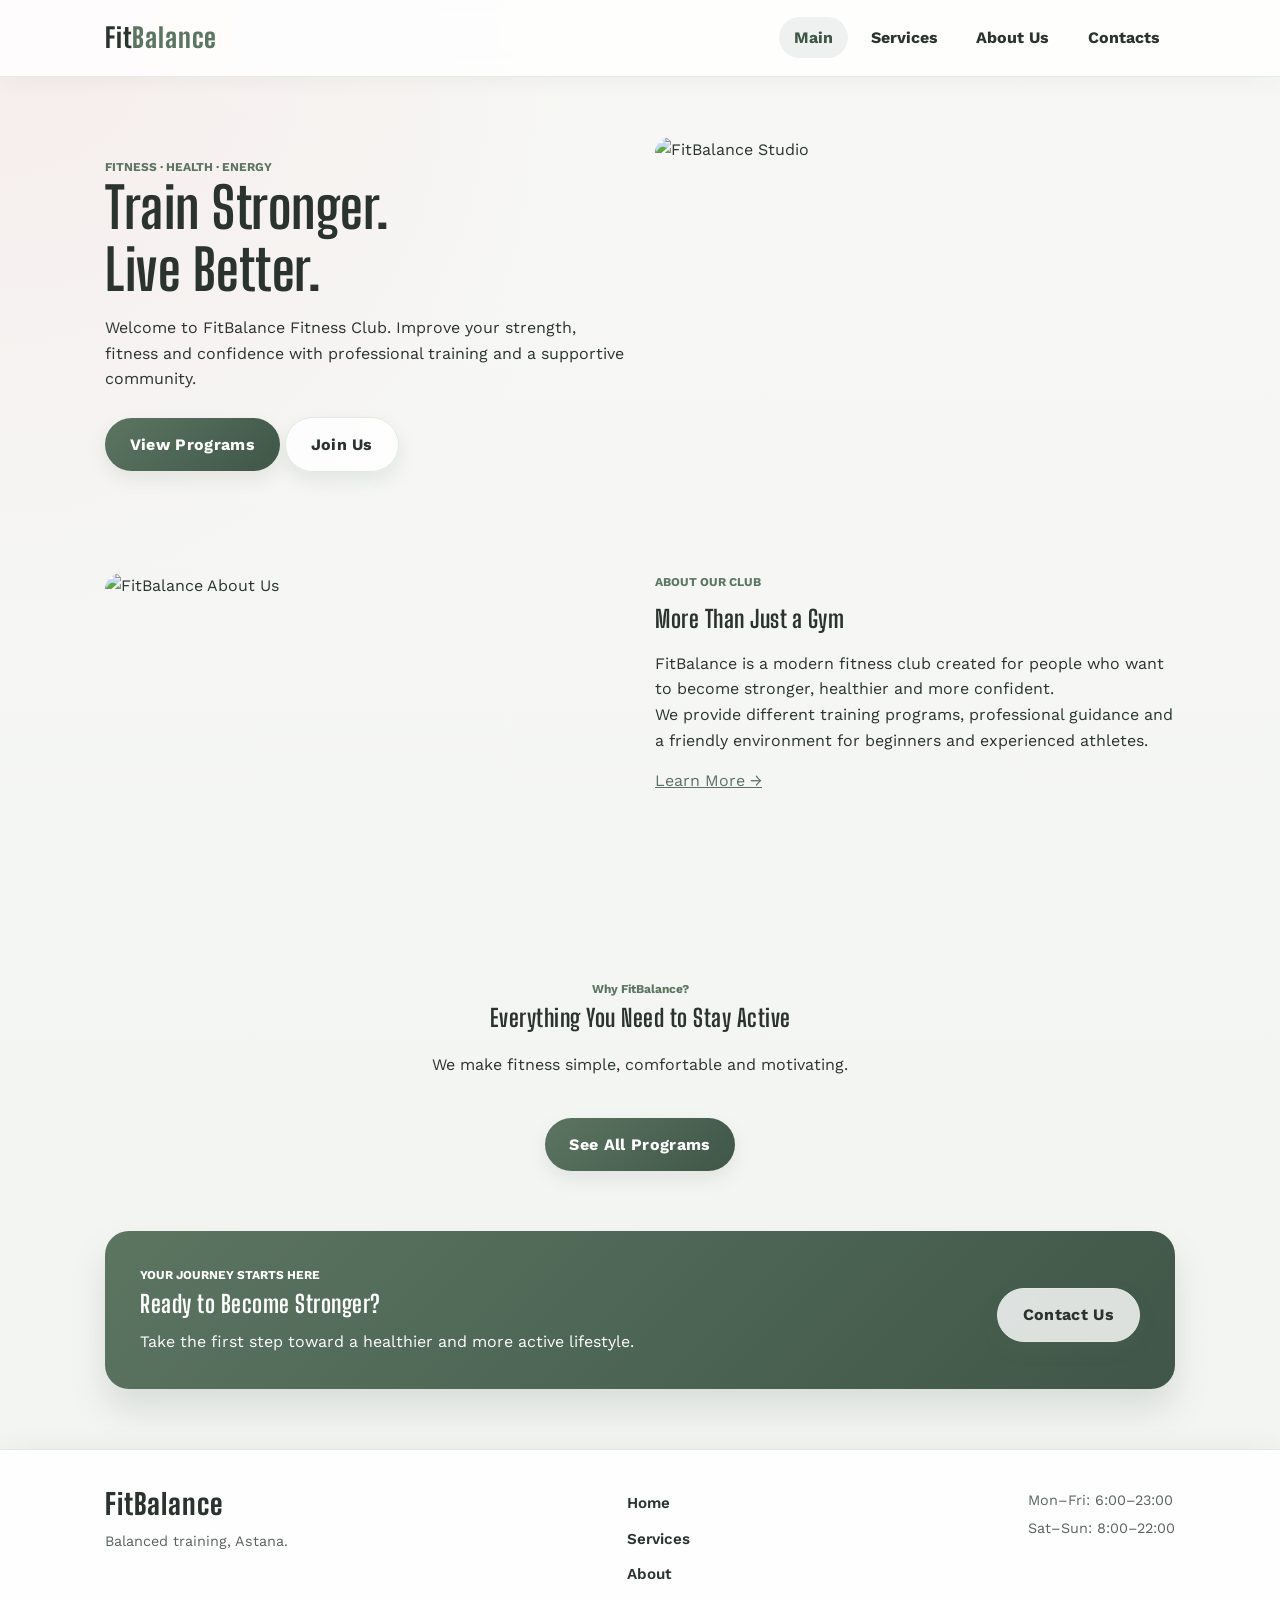
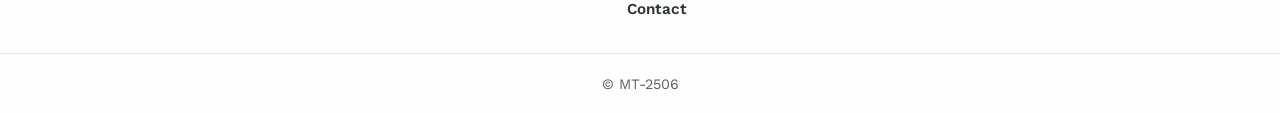
==== group project/index.html @ 1ae17d7f "поиспрвляла css, добавила выдвижные плашки на вопрос ответ, поправила адаптивность и подвал/меню, по" ====
<!DOCTYPE html>
<html lang="en">
<head>
  <meta charset="UTF-8">
  <meta name="viewport" content="width=device-width, initial-scale=1.0">
  <title>FitBalance Home</title>
  <link rel="stylesheet" href="css/style.css">
  <link rel="stylesheet" href="css/responsive.css">
</head>
<body>

  <header>
    <div class="container nav-container">
      <a href="index.html" class="logo">Fit<span>Balance</span></a>
      <nav aria-label="Main navigation">
        <ul class="nav-links">
          <li><a href="index.html" class="active">Main</a></li>
          <li><a href="services.html">Services</a></li>
          <li><a href="about.html">About Us</a></li>
          <li><a href="contact.html">Contacts</a></li>
        </ul>
      </nav>
    </div>
  </header>

  <main>

    <section class="hero-grid">
      <div>
        <article>
          <p class="hero-label">FITNESS · HEALTH · ENERGY</p>
          <h1>Train Stronger.<br>Live Better.</h1>
          <p>Welcome to FitBalance Fitness Club. Improve your strength, fitness and confidence with professional training and a supportive community.</p>
          <div style="margin-top: 15px;">
            <a href="services.html" class="btn btn-primary">View Programs</a>
            <a href="contact.html" class="btn btn-secondary">Join Us</a>
          </div>
        </article>
      </div>
      
     <div class="banner">
    <img src="images/banner.jpg" alt="FitBalance Studio">
</div>
    </section>

   <section class="about-content" style="margin-top: 60px;">
  <div class="about-image">
    <img src="images/piiic.jpg" alt="FitBalance About Us" class="img">
  </div>
      
      <div class="about-text">
        <p class="section-label">ABOUT OUR CLUB</p>
        <h2>More Than Just a Gym</h2>
        <p>FitBalance is a modern fitness club created for people who want to become stronger, healthier and more confident.</p>
        <p>We provide different training programs, professional guidance and a friendly environment for beginners and experienced athletes.</p>
        <p style="margin-top: 15px;"><a href="about.html" style="color: #5B7065;">Learn More &rarr;</a></p>
      </div>
    </section>

    <section style="margin-top: 60px;">
      <div class="section-heading">
        <p class="section-label">Why FitBalance?</p>
        <h2>Everything You Need to Stay Active</h2>
        <p>We make fitness simple, comfortable and motivating.</p>
      </div>

      <div class="center-button">
        <a href="services.html" class="btn btn-primary">See All Programs</a>
      </div>
    </section>

    <section class="cta" style="margin-top: 60px;">
      <div class="cta-content">
        <div>
          <p class="section-label" style="color: #FFF;">YOUR JOURNEY STARTS HERE</p>
          <h2 style="text-align: left; color: #FFF; margin-bottom: 5px;">Ready to Become Stronger?</h2>
          <p style="color: #FFF;">Take the first step toward a healthier and more active lifestyle.</p>
        </div>
        <div>
          <a href="contact.html" class="btn btn-light">Contact Us</a>
        </div>
      </div>
    </section>

  </main>

  <footer class="site-footer">
  <div class="site-footer__inner">
    <div class="site-footer__brand">
      <a href="index.html" class="logo">FitBalance</a>
      <p>Balanced training, Astana.</p>
    </div>

    <nav class="site-footer__nav" aria-label="Footer Navigation">
      <ul>
        <li><a href="index.html">Home</a></li>
        <li><a href="services.html" class="active">Services</a></li>
        <li><a href="about.html">About</a></li>
        <li><a href="contact.html">Contact</a></li>
      </ul>
    </nav>

    <div class="site-footer__hours">
      <p>Mon–Fri: 6:00–23:00</p>
      <p>Sat–Sun: 8:00–22:00</p>
    </div>
  </div>

  <p class="site-footer__copy">&copy; MT-2506 </p>
</footer>

</body>
</html>
---- group project/css/style.css ----
@import url('https://fonts.googleapis.com/css2?family=Big+Shoulders+Display:wght@600;700;800&family=Work+Sans:wght@400;500;600&display=swap');

:root {
  --primary-green: #5c7561;
  --primary-green-dark: #3f5648;
  --dark-text: #2B332E;
  --muted-text: #5B635D;
  --light-bg: #F2F4F2;
  --soft-bg: #f7f8f5;
  --border-color: #dfe9e2;
  --white: #FFFFFF;
  --accent-pink: #f3bac5;
  --accent-pink-deep: #e799ab;

  --space-xs: 0.5rem;
  --space-sm: 1rem;
  --space-md: 1.5rem;
  --space-lg: 2rem;
  --space-xl: 3rem;

  --radius-sm: 10px;
  --radius-md: 16px;
  --radius-lg: 24px;
  --transition: all 0.3s ease;
  --shadow-soft: 0 12px 30px rgba(43, 51, 46, 0.08);
  --shadow-hover: 0 16px 32px rgba(43, 51, 46, 0.12);

  --font-heading: 'Big Shoulders Display', cursive, sans-serif;
  --font-body: 'Work Sans', sans-serif;
}

* {
  box-sizing: border-box;
  margin: 0;
  padding: 0;
}

html {
  scroll-behavior: smooth;
}

body {
  font-family: var(--font-body);
  background:
    radial-gradient(circle at top left, rgba(243, 186, 197, 0.18), transparent 30%),
    linear-gradient(180deg, var(--soft-bg) 0%, var(--light-bg) 100%);
  color: var(--dark-text);
  line-height: 1.6;
  -webkit-font-smoothing: antialiased;
  text-rendering: optimizeLegibility;
}

.container, main {
  max-width: 1100px;
  margin: 0 auto;
  padding: 0 15px;
}

main {
  margin: 30px auto;
}

section {
  margin-top: 40px;
}

h1, h2, h3, h4, h5, h6 {
  font-family: var(--font-heading);
  letter-spacing: 0.5px;
  margin-bottom: 15px;
  color: var(--dark-text);
}

h1 {
  font-size: clamp(2rem, 5vw, 3.5rem);
  line-height: 1.1;
}

h2 {
  text-align: center;
}

.active, .logo span, .stat-number, .hero-number, .hero-label, .section-label {
  color: var(--primary-green);
}

.hero-label, .section-label {
  font-size: 12px;
  font-weight: bold;
}

.section-desc {
  color: var(--muted-text);
  margin-bottom: var(--space-md);
  font-size: 0.95rem;
}

.center-button, .section-heading {
  text-align: center;
  margin: 30px 0;
}

.btn {
  display: inline-block;
  padding: 0.85rem 1.55rem;
  border-radius: 999px;
  text-decoration: none;
  font-weight: 700;
  margin-top: 10px;
  transition: var(--transition);
  letter-spacing: 0.02em;
  box-shadow: 0 8px 18px rgba(92, 117, 97, 0.12);
}

.btn-primary {
  background: linear-gradient(135deg, var(--primary-green) 0%, var(--primary-green-dark) 100%);
  color: var(--white);
}

.btn-primary:hover,
.btn-primary:focus {
  transform: translateY(-2px);
  box-shadow: 0 14px 28px rgba(92, 117, 97, 0.18);
}

.btn-secondary, .btn-light {
  background: rgba(255, 255, 255, 0.82);
  color: var(--dark-text);
  border: 1px solid var(--border-color);
  backdrop-filter: blur(4px);
}

.btn-secondary:hover, .btn-light:hover,
.btn-secondary:focus, .btn-light:focus {
  background: var(--white);
  border-color: var(--primary-green);
  transform: translateY(-2px);
}

.sr-only {
  position: absolute;
  width: 1px;
  height: 1px;
  padding: 0;
  margin: -1px;
  overflow: hidden;
  clip: rect(0, 0, 0, 0);
  white-space: nowrap;
  border: 0;
}

header {
  position: sticky;
  top: 0;
  z-index: 20;
  background: rgba(255, 255, 255, 0.82);
  backdrop-filter: blur(10px);
  border-bottom: 1px solid rgba(223, 233, 226, 0.9);
  box-shadow: 0 8px 18px rgba(43, 51, 46, 0.03);
  padding: 1rem 0;
}

.nav-container,
.site-header__inner {
  display: flex;
  justify-content: space-between;
  align-items: center;
}

.logo {
  font-family: var(--font-heading);
  font-size: clamp(1.7rem, 2vw, 2.2rem);
  font-weight: 800;
  text-decoration: none;
  color: var(--dark-text);
  letter-spacing: 0.03em;
}

.logo span {
  color: var(--primary-green);
}

.nav-links,
.main-nav__list {
  display: flex;
  list-style: none;
  gap: 0.5rem;
  margin: 0;
  padding: 0;
}

.nav-links a,
.main-nav__list a {
  text-decoration: none;
  color: var(--dark-text);
  font-weight: 700;
  transition: var(--transition);
  padding: 0.7rem 0.95rem;
  border-radius: 999px;
}

.nav-links a:hover,
.main-nav__list a:hover,
.nav-links a.active,
.main-nav__list a.active {
  color: var(--primary-green-dark);
  background: rgba(92, 117, 97, 0.09);
}

main .grid,
.catalog__grid,
.grid,
.trainers-grid,
.programs-grid {
  display: grid;
  grid-template-columns: repeat(4, 1fr);
  gap: 16px;
}

.catalog__grid {
  grid-template-columns: repeat(3, minmax(0, 1fr));
}

.grid-gallery, 
.faq-grid {
  display: grid;
  grid-template-columns: repeat(3, 1fr);
  gap: 20px;
}

.hero-grid, .cta-content {
  display: flex;
  justify-content: space-between;
  align-items: center;
  gap: 30px;
}

.hero-grid > div {
  flex: 1;
}

.hero-grid > div:last-child {
  background: var(--white);
  padding: 25px;
  border-radius: var(--radius-md);
  border: 1px solid var(--border-color);
  text-align: left;
}

.about-content {
  display: flex;
  align-items: center;
  gap: 30px;
}

.about-text {
  flex: 1;
  text-align: left;
}

.about-image {
  flex: 0 0 350px;
}

.stats-grid {
  display: grid;
  grid-template-columns: repeat(3, 1fr);
  gap: 20px;
  margin: 35px 0 55px;
  text-align: center;
}

.stats-grid .card,
.stats-grid > div {
  background: var(--white);
  border: 1px solid var(--border-color);
  border-radius: var(--radius-md);
  padding: 35px 20px;
  display: flex;
  flex-direction: column;
  justify-content: center;
  align-items: center;
  min-height: 140px;
  transition: var(--transition);
}

.stats-grid .card:hover,
.stats-grid > div:hover {
  border-color: var(--primary-green);
  transform: translateY(-3px);
  box-shadow: var(--shadow-hover);
}

.stats-grid .stat-number {
  font-family: var(--font-heading);
  color: var(--primary-green);
  font-size: 3.5rem;
  font-weight: 800;
  line-height: 1;
  margin-bottom: 8px;
}

.stats-grid p,
.stats-grid span {
  color: var(--muted-text);
  font-size: 0.95rem;
  font-weight: 500;
  margin: 0;
}

.card {
  background: rgba(255, 255, 255, 0.92);
  padding: 1.2rem;
  border-radius: var(--radius-md);
  border: 1px solid var(--border-color);
  display: flex;
  flex-direction: column;
  justify-content: flex-start;
  transition: var(--transition);
  box-shadow: var(--shadow-soft);
}

.card:hover {
  box-shadow: var(--shadow-hover);
  transform: translateY(-3px);
}

.card h2, .card h3, .card p, .card .card__coach, .card .card__meta {
  text-align: left;
}

.card ul {
  list-style: none;
}

.card li {
  padding-top: 10px;
  border-top: 1px solid var(--border-color);
  color: var(--muted-text);
}

.card img, .img {
  width: 100%;
  height: 220px;
  object-fit: cover;
  object-position: center;
  border-radius: 12px;
  margin-bottom: 12px;
}

.program-card {
  background: var(--white);
  padding: var(--space-md);
  border-radius: var(--radius-md);
  border: 1px solid var(--border-color);
  border-top: 4px solid var(--primary-green);
  text-align: left;
  transition: var(--transition);
}

.program-card:hover {
  border-top-color: var(--accent-pink);
  transform: translateY(-4px);
  box-shadow: var(--shadow-hover);
}

.program-card h3 {
  color: var(--primary-green);
  font-size: 1.15rem;
  margin-bottom: var(--space-xs);
}

.program-card p {
  color: var(--muted-text);
  font-size: 0.95rem;
}

.gallery-card {
  background: var(--white);
  border-radius: var(--radius-md);
  border: 1px solid var(--border-color);
  padding: 0;
  overflow: hidden;
  transition: var(--transition);
  box-shadow: var(--shadow-soft);
}

.gallery-card:hover {
  transform: translateY(-6px);
  box-shadow: var(--shadow-hover);
  border-color: var(--primary-green);
}

.gallery-card img {
  width: 100%;
  height: 220px;
  object-fit: cover;
  display: block;
}

.card-content {
  padding: 15px;
}

.faq-card {
  background: var(--white);
  padding: var(--space-md);
  border-radius: var(--radius-md);
  border: 1px solid var(--border-color);
  border-left: 4px solid var(--primary-green);
  text-align: left;
}

.faq-card summary {
  color: var(--primary-green);
  font-size: 1.1rem;
  font-weight: 700;
  cursor: pointer;
}

.faq-card summary::marker {
  color: var(--accent-pink-deep);
}

.faq-card[open] summary {
  margin-bottom: var(--space-xs);
}

.faq-card p {
  color: var(--muted-text);
  font-size: 0.95rem;
}

.demo-notice {
  padding: var(--space-md);
  border: 1px solid var(--primary-green);
  border-left: 6px solid var(--primary-green);
  border-radius: var(--radius-md);
  background: var(--white);
  color: var(--dark-text);
  font-weight: 700;
  box-shadow: var(--shadow-soft);
}

.demo-result {
  max-width: 720px;
  margin: 0 auto;
  text-align: center;
}

.cta {
  background: linear-gradient(135deg, var(--primary-green) 0%, var(--primary-green-dark) 100%);
  color: var(--white);
  padding: 2.2rem;
  border-radius: var(--radius-lg);
  box-shadow: 0 20px 35px rgba(92, 117, 97, 0.18);
}

.cta h2, .cta p, .cta .section-label {
  color: var(--white);
}

.schedule__scroll {
  overflow-x: auto;
  border: 1px solid var(--border-color);
  border-radius: var(--radius-md);
  background: var(--white);
  margin-top: 1rem;
}

.schedule__grid {
  width: 100%;
  border-collapse: collapse;
}

.schedule__grid th, .schedule__grid td {
  padding: 12px 16px;
  text-align: left;
  border-bottom: 1px solid var(--border-color);
}

.schedule__grid thead th {
  font-family: var(--font-heading);
  background: var(--dark-text);
  color: var(--white);
}

.contact-section {
  margin-bottom: var(--space-xl);
}

.flex-contact-container {
  display: flex;
  gap: 30px;
  align-items: flex-start;
}

.info-card, .form-card {
  flex: 1;
  background: var(--white);
  padding: var(--space-lg);
  border-radius: var(--radius-md);
  border: 1px solid var(--border-color);
  text-align: left;
}

.info-card {
  border-top: 6px solid var(--primary-green);
}

.form-card {
  flex: 1.5;
  border-top: 6px solid var(--accent-pink);
}

.info-card h2, .form-card h2 {
  color: var(--primary-green);
  font-size: 1.8rem;
  margin-bottom: var(--space-xs);
}

.info-group {
  margin-top: 15px;
  margin-bottom: var(--space-md);
}

.info-group h3 {
  font-size: 1.05rem;
  color: var(--primary-green);
  margin-bottom: 0.3rem;
}

.info-group p {
  color: var(--dark-text);
  font-size: 0.95rem;
}

.social-links {
  display: flex;
  flex-wrap: wrap;
  gap: 10px;
  margin-top: 10px;
}

.social-btn {
  display: inline-block;
  padding: 8px 14px;
  border-radius: var(--radius-sm);
  text-decoration: none;
  font-size: 13px;
  font-weight: bold;
  color: var(--white);
  transition: var(--transition);
}

.social-btn.whatsapp { background-color: #85dcb0; }
.social-btn.telegram { background-color: #80c0e8; }
.social-btn.instagram { background-color: #e59bb0; }

.social-btn:hover, .social-btn:focus {
  opacity: 0.85;
  transform: translateY(-2px);
  outline: none;
}

.booking-form {
  display: flex;
  flex-direction: column;
  gap: 15px;
  margin-top: 15px;
}

.form-row {
  display: flex;
  gap: 15px;
}

.form-group {
  flex: 1;
  display: flex;
  flex-direction: column;
  gap: 5px;
}

.form-group label {
  font-size: 13px;
  font-weight: bold;
  color: var(--dark-text);
}

.form-group input,
.form-group select,
.form-group textarea {
  width: 100%;
  padding: 0.9rem 0.95rem;
  border-radius: 12px;
  border: 1px solid var(--border-color);
  background: var(--soft-bg);
  font-family: inherit;
  font-size: 14px;
  color: var(--dark-text);
  transition: var(--transition);
}

.form-group input:focus,
.form-group select:focus,
.form-group textarea:focus {
  outline: none;
  border-color: var(--primary-green);
  box-shadow: 0 0 0 4px rgba(92, 117, 97, 0.12);
  background: var(--white);
}

textarea {
  resize: vertical;
}

.btn-submit {
  padding: 0.9rem 1.5rem;
  border-radius: 999px;
  border: none;
  font-weight: 700;
  cursor: pointer;
  margin-top: 10px;
  background: linear-gradient(135deg, var(--primary-green) 0%, var(--primary-green-dark) 100%);
  color: var(--white);
  transition: var(--transition);
  align-self: flex-start;
  box-shadow: 0 12px 24px rgba(92, 117, 97, 0.12);
}

.btn-submit:hover, .btn-submit:focus {
  background: linear-gradient(135deg, var(--accent-pink-deep) 0%, var(--primary-green) 100%);
  box-shadow: var(--shadow-hover);
  outline: none;
}

.site-footer {
  background: rgba(255, 255, 255, 0.9);
  border-top: 1px solid var(--border-color);
  padding-top: 2.5rem;
  margin-top: 60px;
  box-shadow: 0 -8px 18px rgba(43, 51, 46, 0.03);
}

.site-footer__inner {
  max-width: 1100px;
  margin: 0 auto;
  padding: 0 15px 2rem;
  display: flex;
  justify-content: space-between;
  align-items: flex-start;
  text-align: left;
  gap: 30px;
  flex-wrap: wrap;
}

.site-footer__brand,
.site-footer__nav,
.site-footer__hours,
.site-footer__info {
  display: flex;
  flex-direction: column;
  gap: 8px;
}

.site-footer__brand .logo {
  font-family: var(--font-heading);
  font-size: 1.8rem;
  font-weight: 800;
  color: var(--dark-text);
  line-height: 1;
  margin-bottom: 0.25rem;
}

.site-footer__brand p,
.site-footer__hours p,
.site-footer p {
  margin: 0;
  font-size: 0.9rem;
  color: var(--muted-text);
  line-height: 1.4;
}

.site-footer__nav ul {
  list-style: none;
  padding: 0;
  margin: 0;
  display: flex;
  flex-direction: column;
  gap: 0.6rem;
}

.site-footer a {
  text-decoration: none;
  color: var(--dark-text);
  font-size: 0.95rem;
  font-weight: 600;
  transition: var(--transition);
}

.site-footer a:hover {
  color: var(--primary-green);
}

.group-tag {
  font-weight: 600;
  color: var(--accent-pink);
}

.site-footer__copy {
  text-align: center;
  font-size: 0.85rem;
  color: var(--muted-text);
  border-top: 1px solid var(--border-color);
  padding: 1.2rem 15px;
  margin: 0;
}

.section-desc {
  text-align: center !important;
  margin-left: auto !important;
  margin-right: auto !important;
  max-width: 700px; 
}

.section-heading {
  text-align: center;
  display: flex;
  flex-direction: column;
  align-items: center;
}

.page-title,
.gallery-section,
.extra-sections,
.faq-section {
  text-align: center;
}

.subtitle {
  text-align: center !important;
  margin: 0 auto 30px auto !important; 
  max-width: 600px;
  font-size: 0.95rem;
  line-height: 1.5;
  color: var(--muted-text, #5B635D);
}

.banner {
  background: none;
  background-color: transparent;
  padding: 0;
  border: none;
  box-shadow: none;
  margin: 20px 0 30px 0;
  width: 100%;
  min-width: 0;
  aspect-ratio: 3 / 2;
  overflow: hidden;
  border-radius: var(--radius-md);
}

.hero-grid > div.banner {
  background: none;
  padding: 0;
  border: 0;
  border-radius: 0;
  text-align: initial;
}

.banner img,
.about-image img {
  width: 100%;
  height: 100%;
  object-fit: cover;
  object-position: center;
  border: 0;
  border-radius: var(--radius-md);
  display: block;
  margin-bottom: 0;
}

.about-content {
  display: flex;
  align-items: flex-start;
  gap: 30px;
  margin: 30px 0;
}

.about-image {
  flex: 1 1 0;
  min-width: 0;
  aspect-ratio: 3 / 2;
  overflow: hidden;
  border-radius: var(--radius-md);
}

.about-text {
  flex: 1;
  display: flex;
  flex-direction: column;
  justify-content: flex-start;
  text-align: left;
}

.about-text .section-label {
  margin-bottom: 8px;
}

.about-text h2 {
  text-align: left;
  margin-top: 0;
  margin-bottom: 12px;
}

.schedule__intro {
  text-align: center;
  margin: 40px auto 25px auto;
  max-width: 700px;
}

.schedule__intro h2 {
  font-size: 2rem;
  font-weight: 700;
  margin-bottom: 10px;
  color: var(--dark-text);
  text-align: center;
}

.schedule__intro p {
  color: var(--muted-text);
  font-size: 0.95rem;
  line-height: 1.5;
  margin: 0 auto;
}

.page-intro {
  text-align: center;
  margin: 40px auto 30px auto;
}

.page-intro__inner {
  max-width: 700px;
  margin: 0 auto;
}

.page-intro .eyebrow {
  color: var(--primary-green);
  font-size: 13px;
  font-weight: bold;
  text-transform: uppercase;
  letter-spacing: 0.5px;
  margin-bottom: 8px;
}

.page-intro h1 {
  font-size: 2.2rem;
  font-weight: 800;
  margin-bottom: 12px;
  color: var(--dark-text);
}

.page-intro__lede {
  color: var(--muted-text);
  font-size: 1rem;
  line-height: 1.5;
  margin: 0 auto;
}
---- group project/css/responsive.css ----
img {
  display: block;
  max-width: 100%;
}

.grid > *,
.catalog__grid > *,
.trainers-grid > *,
.programs-grid > *,
.grid-gallery > *,
.faq-grid > *,
.stats-grid > * {
  min-width: 0;
}

@media (max-width: 992px) {
  main .grid,
  .catalog__grid,
  .grid,
  .trainers-grid,
  .programs-grid,
  .grid-gallery,
  .faq-grid,
  .stats-grid {
    grid-template-columns: repeat(2, minmax(0, 1fr));
    gap: 16px;
  }

  .hero-grid,
  .about-content,
  .flex-contact-container,
  .cta-content {
    flex-direction: column;
    align-items: stretch;
    gap: 24px;
  }

  .hero-grid > div,
  .about-image {
    width: 100%;
    max-width: 100%;
    min-width: 0;
    flex: 1 1 auto;
  }
}

@media (max-width: 600px) {
  .container,
  main {
    padding-inline: 16px;
  }

  header {
    padding: 12px 0;
  }

  .nav-container,
  .site-header__inner {
    width: 100%;
    flex-direction: column;
    align-items: center;
    gap: 12px;
  }

  .nav-links,
  .main-nav__list {
    width: 100%;
    flex-wrap: wrap;
    justify-content: center;
    gap: 8px 14px;
  }

  .nav-links a,
  .main-nav__list a {
    font-size: 0.85rem;
  }

  .hero-grid,
  .about-content {
    width: 100%;
    flex-direction: column;
    gap: 20px;
  }

  .hero-grid > div,
  .about-text,
  .about-image {
    width: 100%;
    max-width: 100%;
    min-width: 0;
  }

  h2,
  .schedule__intro h2 {
    font-size: 1.35rem;
  }

  main .grid,
  .catalog__grid,
  .grid,
  .trainers-grid,
  .programs-grid,
  .grid-gallery,
  .faq-grid,
  .stats-grid {
    grid-template-columns: minmax(0, 1fr);
    gap: 16px;
  }

  .stats-grid .stat-number {
    font-size: 2.2rem;
  }

  .stats-grid .card,
  .stats-grid > div {
    min-height: auto;
    padding: 20px 12px;
  }

  .schedule__scroll {
    margin-inline: -16px;
    overflow-x: auto;
    -webkit-overflow-scrolling: touch;
    border-right: 0;
    border-left: 0;
    border-radius: 0;
  }

  .schedule__grid {
    min-width: 500px;
  }

  .form-row {
    flex-direction: column;
    gap: 12px;
  }

  .btn,
  .btn-submit {
    width: 100%;
    text-align: center;
  }

  .site-footer__inner {
    flex-direction: column;
    gap: 20px;
    text-align: center;
  }

  .site-footer__brand,
  .site-footer__nav,
  .site-footer__hours,
  .site-footer__info {
    align-items: center;
  }
}
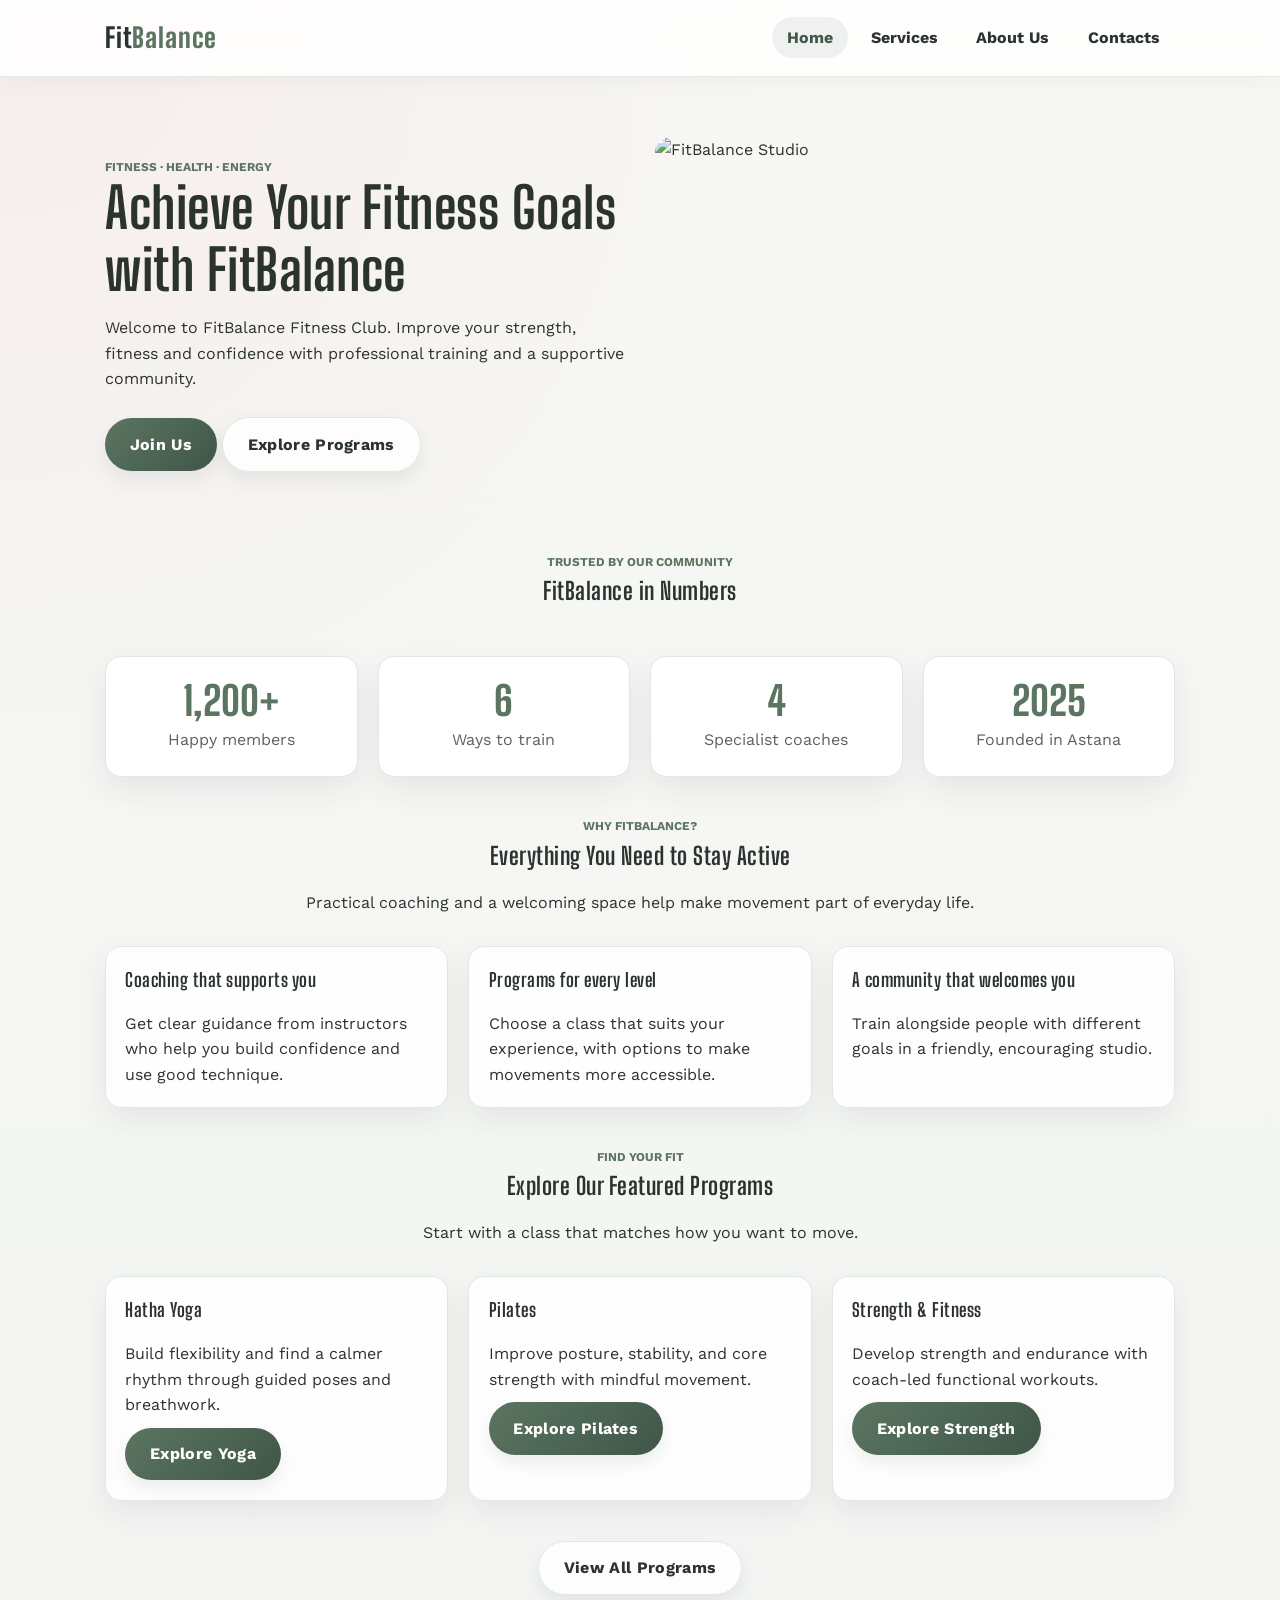
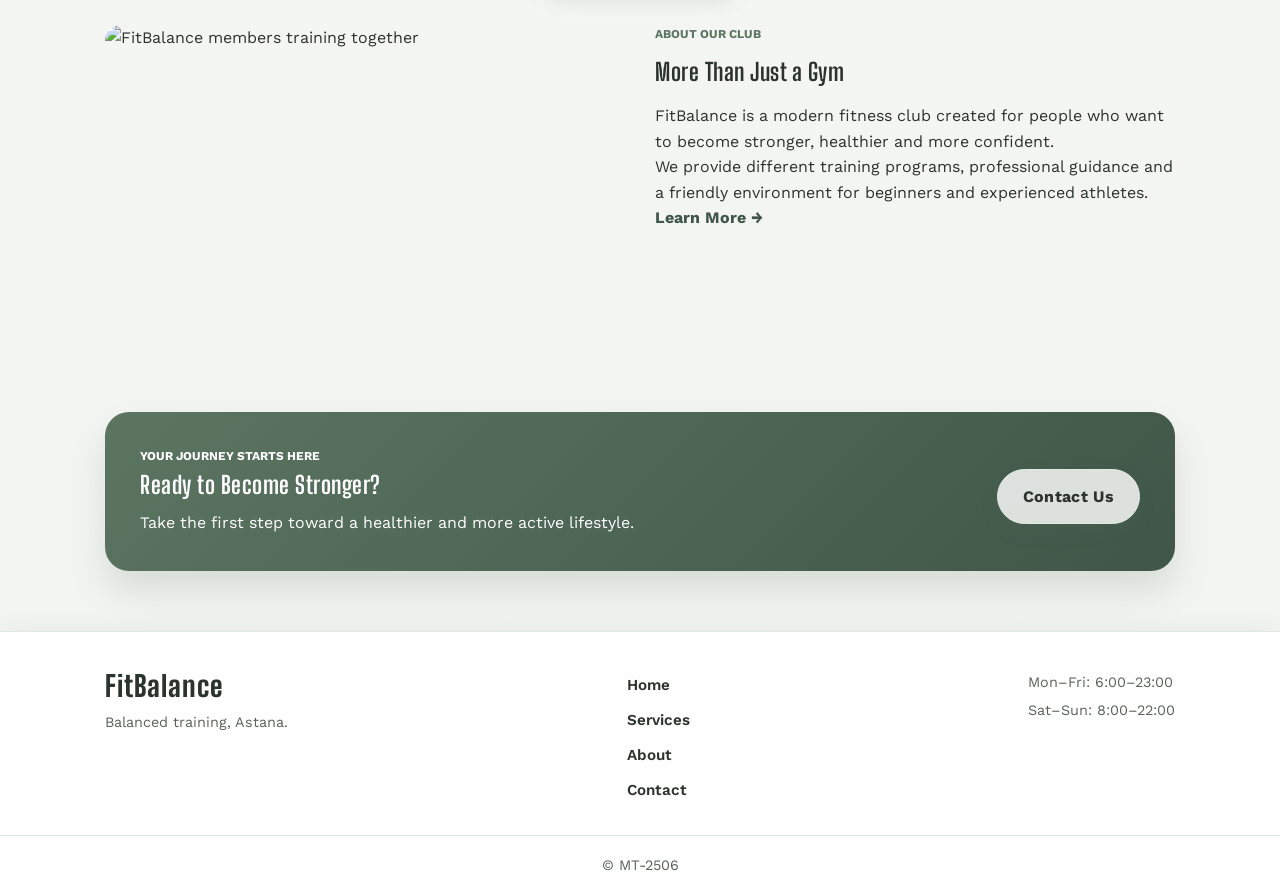
==== commit b96a15e3: "изменения на страничке index и снова правки в css" ====
--- a/group project/index.html
+++ b/group project/index.html
@@ -14,7 +14,7 @@
       <a href="index.html" class="logo">Fit<span>Balance</span></a>
       <nav aria-label="Main navigation">
         <ul class="nav-links">
-          <li><a href="index.html" class="active">Main</a></li>
+          <li><a href="index.html" class="active" aria-current="page">Home</a></li>
           <li><a href="services.html">Services</a></li>
           <li><a href="about.html">About Us</a></li>
           <li><a href="contact.html">Contacts</a></li>
@@ -29,11 +29,11 @@
       <div>
         <article>
           <p class="hero-label">FITNESS · HEALTH · ENERGY</p>
-          <h1>Train Stronger.<br>Live Better.</h1>
+          <h1>Achieve Your Fitness Goals with FitBalance</h1>
           <p>Welcome to FitBalance Fitness Club. Improve your strength, fitness and confidence with professional training and a supportive community.</p>
           <div style="margin-top: 15px;">
-            <a href="services.html" class="btn btn-primary">View Programs</a>
-            <a href="contact.html" class="btn btn-secondary">Join Us</a>
+            <a href="contact.html" class="btn btn-primary">Join Us</a>
+            <a href="services.html" class="btn btn-secondary">Explore Programs</a>
           </div>
         </article>
       </div>
@@ -43,33 +43,95 @@
 </div>
     </section>
 
-   <section class="about-content" style="margin-top: 60px;">
-  <div class="about-image">
-    <img src="images/piiic.jpg" alt="FitBalance About Us" class="img">
-  </div>
-      
+    <section class="home-stats-section">
+      <div class="section-heading">
+        <p class="section-label">TRUSTED BY OUR COMMUNITY</p>
+        <h2>FitBalance in Numbers</h2>
+      </div>
+      <div class="home-stats">
+        <article class="home-stat">
+          <p class="stat-number">1,200+</p>
+          <p>Happy members</p>
+        </article>
+        <article class="home-stat">
+          <p class="stat-number">6</p>
+          <p>Ways to train</p>
+        </article>
+        <article class="home-stat">
+          <p class="stat-number">4</p>
+          <p>Specialist coaches</p>
+        </article>
+        <article class="home-stat">
+          <p class="stat-number">2025</p>
+          <p>Founded in Astana</p>
+        </article>
+      </div>
+    </section>
+
+    <section class="home-features-section">
+      <div class="section-heading">
+        <p class="section-label">WHY FITBALANCE?</p>
+        <h2>Everything You Need to Stay Active</h2>
+        <p>Practical coaching and a welcoming space help make movement part of everyday life.</p>
+      </div>
+      <div class="home-features-grid">
+        <article class="card">
+          <h3>Coaching that supports you</h3>
+          <p>Get clear guidance from instructors who help you build confidence and use good technique.</p>
+        </article>
+        <article class="card">
+          <h3>Programs for every level</h3>
+          <p>Choose a class that suits your experience, with options to make movements more accessible.</p>
+        </article>
+        <article class="card">
+          <h3>A community that welcomes you</h3>
+          <p>Train alongside people with different goals in a friendly, encouraging studio.</p>
+        </article>
+      </div>
+    </section>
+
+    <section class="home-services-section">
+      <div class="section-heading">
+        <p class="section-label">FIND YOUR FIT</p>
+        <h2>Explore Our Featured Programs</h2>
+        <p>Start with a class that matches how you want to move.</p>
+      </div>
+      <div class="home-services-grid">
+        <article class="card home-service-card">
+          <h3>Hatha Yoga</h3>
+          <p>Build flexibility and find a calmer rhythm through guided poses and breathwork.</p>
+          <a href="services.html" class="btn btn-primary">Explore Yoga</a>
+        </article>
+        <article class="card home-service-card">
+          <h3>Pilates</h3>
+          <p>Improve posture, stability, and core strength with mindful movement.</p>
+          <a href="services.html" class="btn btn-primary">Explore Pilates</a>
+        </article>
+        <article class="card home-service-card">
+          <h3>Strength & Fitness</h3>
+          <p>Develop strength and endurance with coach-led functional workouts.</p>
+          <a href="services.html" class="btn btn-primary">Explore Strength</a>
+        </article>
+      </div>
+      <div class="center-button">
+        <a href="services.html" class="btn btn-secondary">View All Programs</a>
+      </div>
+    </section>
+
+    <section class="about-content home-about">
+      <div class="about-image">
+        <img src="images/piiic.jpg" alt="FitBalance members training together">
+      </div>
       <div class="about-text">
         <p class="section-label">ABOUT OUR CLUB</p>
         <h2>More Than Just a Gym</h2>
         <p>FitBalance is a modern fitness club created for people who want to become stronger, healthier and more confident.</p>
         <p>We provide different training programs, professional guidance and a friendly environment for beginners and experienced athletes.</p>
-        <p style="margin-top: 15px;"><a href="about.html" style="color: #5B7065;">Learn More &rarr;</a></p>
+        <p><a href="about.html" class="text-link">Learn More &rarr;</a></p>
       </div>
     </section>
 
-    <section style="margin-top: 60px;">
-      <div class="section-heading">
-        <p class="section-label">Why FitBalance?</p>
-        <h2>Everything You Need to Stay Active</h2>
-        <p>We make fitness simple, comfortable and motivating.</p>
-      </div>
-
-      <div class="center-button">
-        <a href="services.html" class="btn btn-primary">See All Programs</a>
-      </div>
-    </section>
-
-    <section class="cta" style="margin-top: 60px;">
+    <section class="cta home-cta">
       <div class="cta-content">
         <div>
           <p class="section-label" style="color: #FFF;">YOUR JOURNEY STARTS HERE</p>
@@ -93,8 +155,8 @@
 
     <nav class="site-footer__nav" aria-label="Footer Navigation">
       <ul>
-        <li><a href="index.html">Home</a></li>
-        <li><a href="services.html" class="active">Services</a></li>
+        <li><a href="index.html" aria-current="page">Home</a></li>
+        <li><a href="services.html">Services</a></li>
         <li><a href="about.html">About</a></li>
         <li><a href="contact.html">Contact</a></li>
       </ul>
--- a/group project/css/style.css
+++ b/group project/css/style.css
@@ -13,7 +13,6 @@
   --accent-pink-deep: #e799ab;
 
   --space-xs: 0.5rem;
-  --space-sm: 1rem;
   --space-md: 1.5rem;
   --space-lg: 2rem;
   --space-xl: 3rem;
@@ -207,7 +206,6 @@
   background: rgba(92, 117, 97, 0.09);
 }
 
-main .grid,
 .catalog__grid,
 .grid,
 .trainers-grid,
@@ -221,6 +219,10 @@
   grid-template-columns: repeat(3, minmax(0, 1fr));
 }
 
+.about-benefits-grid {
+  grid-template-columns: repeat(3, minmax(0, 1fr));
+}
+
 .grid-gallery, 
 .faq-grid {
   display: grid;
@@ -239,7 +241,7 @@
   flex: 1;
 }
 
-.hero-grid > div:last-child {
+.hero-grid > div:last-child:not(.banner) {
   background: var(--white);
   padding: 25px;
   border-radius: var(--radius-md);
@@ -249,17 +251,14 @@
 
 .about-content {
   display: flex;
-  align-items: center;
+  align-items: flex-start;
   gap: 30px;
+  margin: 30px 0;
 }
 
 .about-text {
   flex: 1;
   text-align: left;
-}
-
-.about-image {
-  flex: 0 0 350px;
 }
 
 .stats-grid {
@@ -268,6 +267,58 @@
   gap: 20px;
   margin: 35px 0 55px;
   text-align: center;
+}
+
+.home-stats {
+  display: flex;
+  flex-wrap: wrap;
+  gap: 20px;
+}
+
+.home-stat {
+  flex: 1 1 200px;
+  min-width: 0;
+  padding: 24px 20px;
+  border: 1px solid var(--border-color);
+  border-radius: var(--radius-md);
+  background: var(--white);
+  text-align: center;
+  box-shadow: var(--shadow-soft);
+}
+
+.home-stat .stat-number {
+  margin-bottom: 6px;
+  color: var(--primary-green);
+  font-family: var(--font-heading);
+  font-size: 2.5rem;
+  font-weight: 800;
+  line-height: 1;
+}
+
+.home-stat p:last-child {
+  color: var(--muted-text);
+}
+
+.home-features-grid,
+.home-services-grid {
+  display: grid;
+  grid-template-columns: repeat(3, minmax(0, 1fr));
+  gap: 20px;
+}
+
+.home-service-card .btn {
+  align-self: flex-start;
+}
+
+.text-link {
+  color: var(--primary-green-dark);
+  font-weight: 700;
+  text-decoration: none;
+}
+
+.text-link:hover,
+.text-link:focus {
+  text-decoration: underline;
 }
 
 .stats-grid .card,
@@ -339,7 +390,7 @@
   color: var(--muted-text);
 }
 
-.card img, .img {
+.card img {
   width: 100%;
   height: 220px;
   object-fit: cover;
@@ -506,6 +557,12 @@
 
 .info-card {
   border-top: 6px solid var(--primary-green);
+}
+
+.info-card .section-desc,
+.form-card .section-desc {
+  margin-left: 0 !important;
+  text-align: left !important;
 }
 
 .form-card {
@@ -748,25 +805,12 @@
 }
 
 .banner {
-  background: none;
-  background-color: transparent;
-  padding: 0;
-  border: none;
-  box-shadow: none;
-  margin: 20px 0 30px 0;
+  margin: 20px 0 30px;
   width: 100%;
   min-width: 0;
   aspect-ratio: 3 / 2;
   overflow: hidden;
   border-radius: var(--radius-md);
-}
-
-.hero-grid > div.banner {
-  background: none;
-  padding: 0;
-  border: 0;
-  border-radius: 0;
-  text-align: initial;
 }
 
 .banner img,
@@ -774,18 +818,6 @@
   width: 100%;
   height: 100%;
   object-fit: cover;
-  object-position: center;
-  border: 0;
-  border-radius: var(--radius-md);
-  display: block;
-  margin-bottom: 0;
-}
-
-.about-content {
-  display: flex;
-  align-items: flex-start;
-  gap: 30px;
-  margin: 30px 0;
 }
 
 .about-image {
--- a/group project/css/responsive.css
+++ b/group project/css/responsive.css
@@ -14,14 +14,15 @@
 }
 
 @media (max-width: 992px) {
-  main .grid,
   .catalog__grid,
   .grid,
   .trainers-grid,
   .programs-grid,
   .grid-gallery,
   .faq-grid,
-  .stats-grid {
+  .stats-grid,
+  .home-features-grid,
+  .home-services-grid {
     grid-template-columns: repeat(2, minmax(0, 1fr));
     gap: 16px;
   }
@@ -95,14 +96,15 @@
     font-size: 1.35rem;
   }
 
-  main .grid,
   .catalog__grid,
   .grid,
   .trainers-grid,
   .programs-grid,
   .grid-gallery,
   .faq-grid,
-  .stats-grid {
+  .stats-grid,
+  .home-features-grid,
+  .home-services-grid {
     grid-template-columns: minmax(0, 1fr);
     gap: 16px;
   }
@@ -148,9 +150,19 @@
   }
 
   .site-footer__brand,
-  .site-footer__nav,
   .site-footer__hours,
   .site-footer__info {
     align-items: center;
   }
+
+  .site-footer__nav {
+    width: 100%;
+    align-items: flex-start;
+    text-align: left;
+  }
+
+  .site-footer__nav ul {
+    width: 100%;
+    align-items: flex-start;
+  }
 }
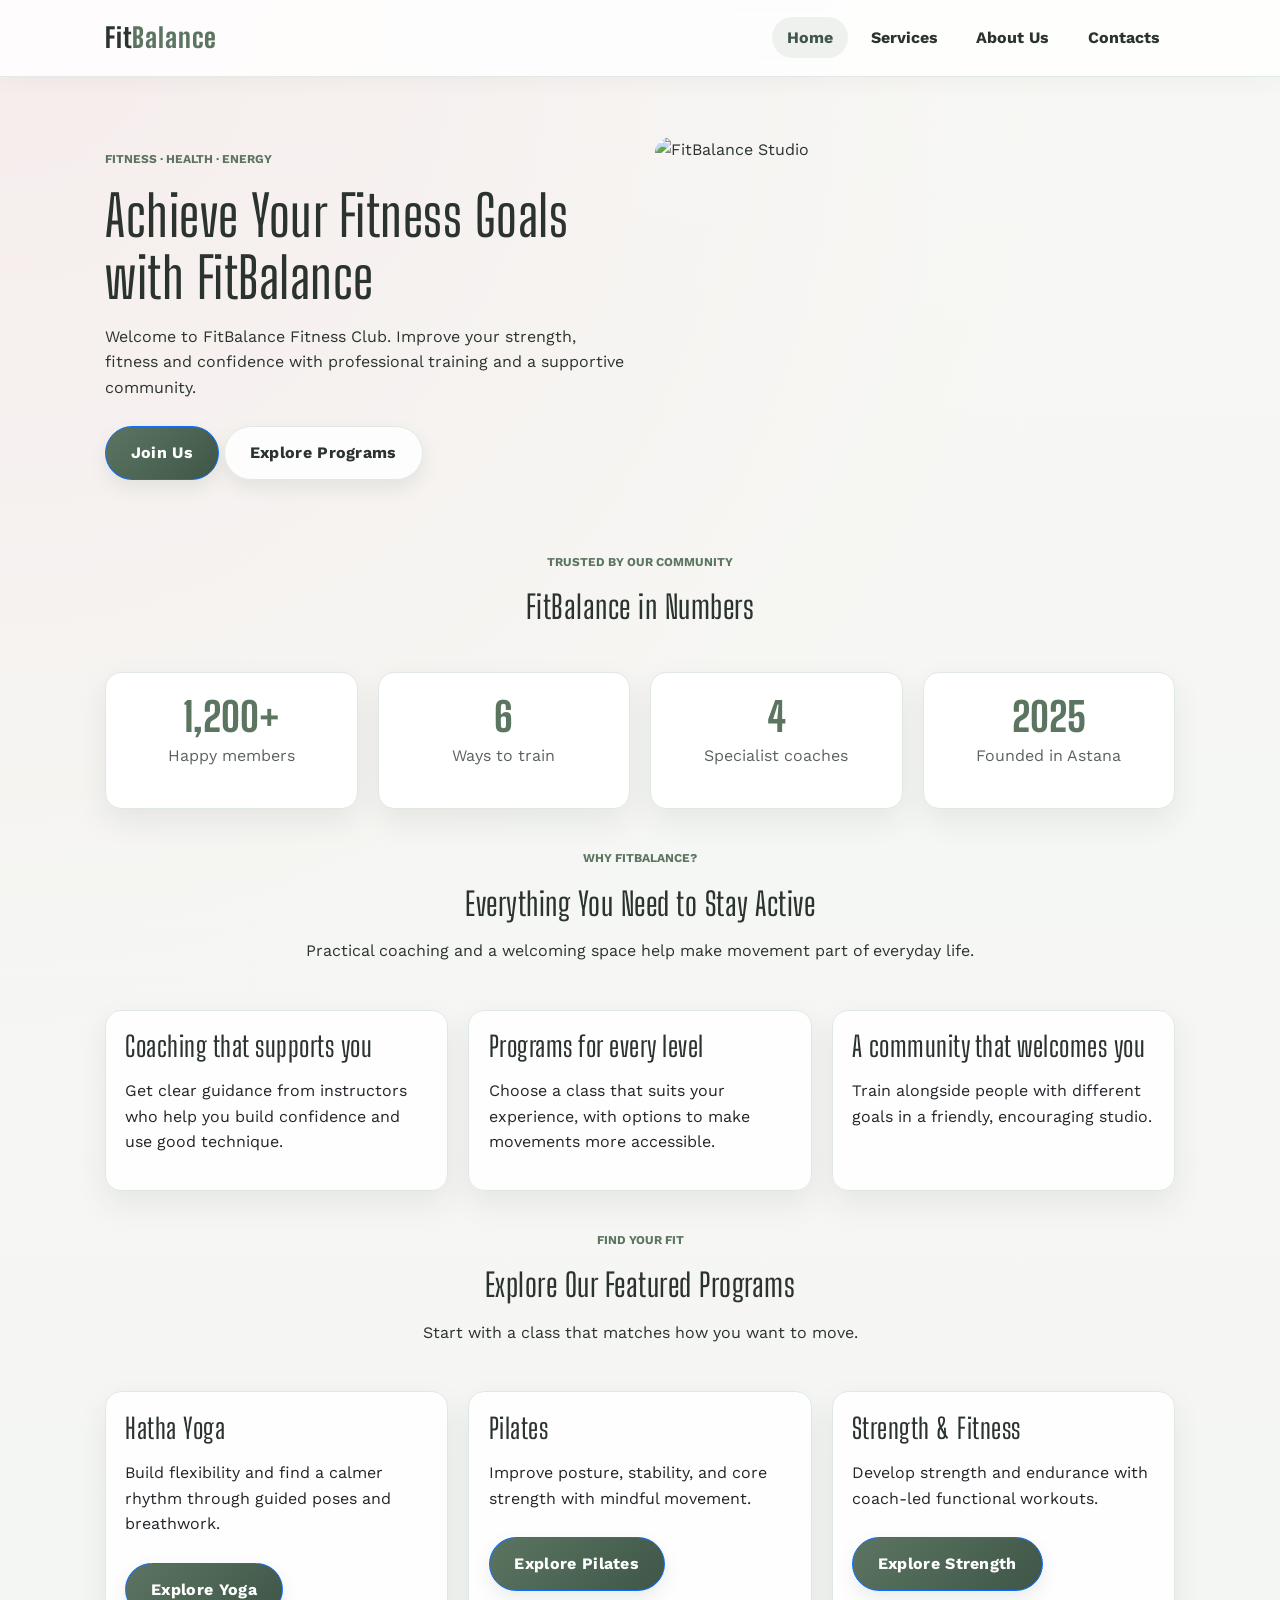
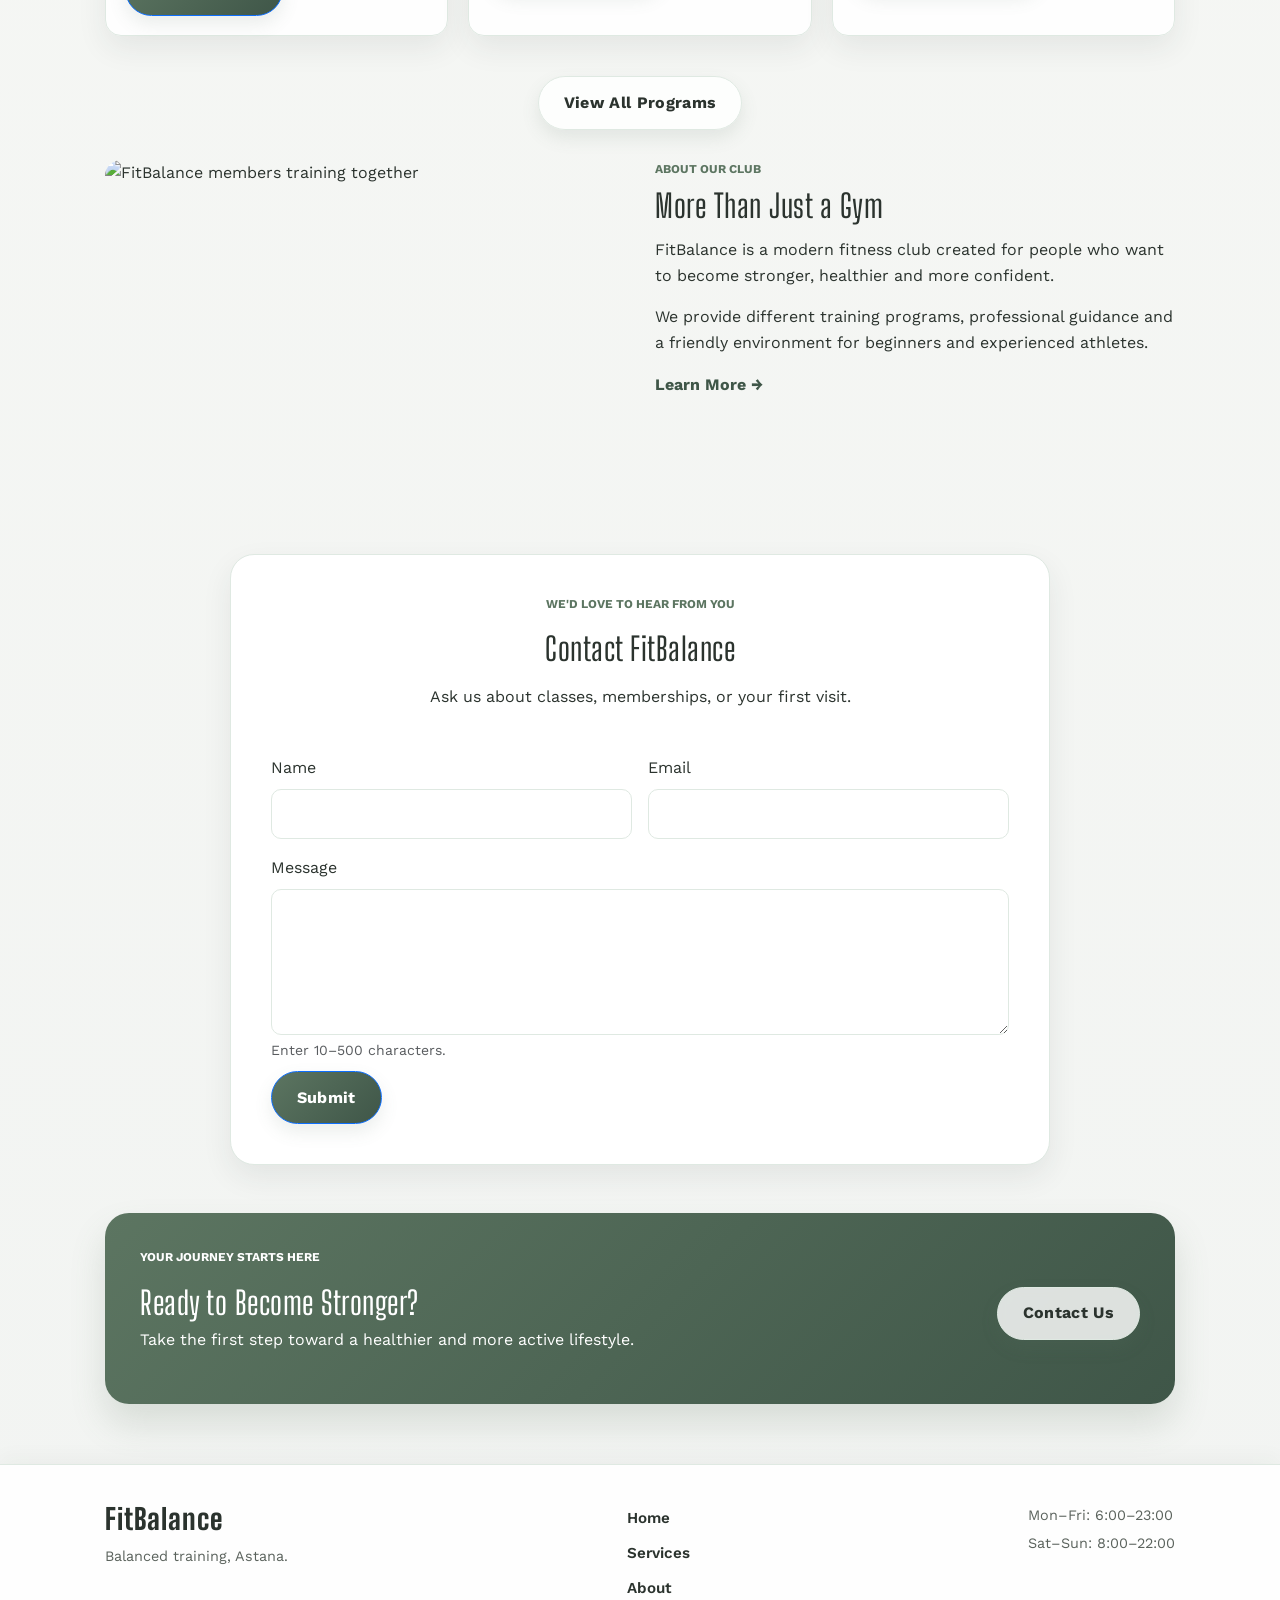
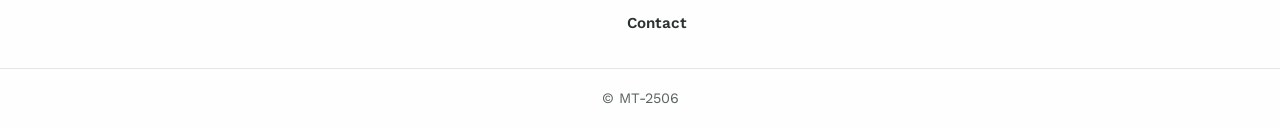
==== commit dcd2c963: "Add FitBalance forms and testing documentation" ====
--- a/group project/index.html
+++ b/group project/index.html
@@ -4,6 +4,7 @@
   <meta charset="UTF-8">
   <meta name="viewport" content="width=device-width, initial-scale=1.0">
   <title>FitBalance Home</title>
+  <link href="https://cdn.jsdelivr.net/npm/bootstrap@5.3.3/dist/css/bootstrap.min.css" rel="stylesheet">
   <link rel="stylesheet" href="css/style.css">
   <link rel="stylesheet" href="css/responsive.css">
 </head>
@@ -131,6 +132,42 @@
       </div>
     </section>
 
+    <section class="home-contact-section" aria-labelledby="contact-form-title">
+      <div class="contact-form-card">
+        <div class="section-heading">
+          <p class="section-label">WE'D LOVE TO HEAR FROM YOU</p>
+          <h2 id="contact-form-title">Contact FitBalance</h2>
+          <p>Ask us about classes, memberships, or your first visit.</p>
+        </div>
+
+        <form id="contact-form" class="needs-validation" action="#" novalidate>
+          <div class="row g-3">
+            <div class="col-md-6">
+              <label for="contact-name" class="form-label">Name</label>
+              <input type="text" class="form-control" id="contact-name" name="name" minlength="2" required autocomplete="name">
+              <div class="valid-feedback">Looks good!</div>
+              <div class="invalid-feedback">Please enter a name with at least 2 characters.</div>
+            </div>
+            <div class="col-md-6">
+              <label for="contact-email" class="form-label">Email</label>
+              <input type="email" class="form-control" id="contact-email" name="email" required autocomplete="email">
+              <div class="valid-feedback">Email looks good!</div>
+              <div class="invalid-feedback">Please enter a valid email address.</div>
+            </div>
+            <div class="col-12">
+              <label for="contact-message" class="form-label">Message</label>
+              <textarea class="form-control" id="contact-message" name="message" rows="5" minlength="10" maxlength="500" required aria-describedby="message-help"></textarea>
+              <div id="message-help" class="form-text">Enter 10–500 characters.</div>
+              <div class="valid-feedback">Message looks good!</div>
+              <div class="invalid-feedback">Please enter a message between 10 and 500 characters.</div>
+            </div>
+          </div>
+          <button class="btn btn-primary contact-submit" type="submit">Submit</button>
+          <p id="contact-form-status" class="form-submit-status" role="status" aria-live="polite" hidden></p>
+        </form>
+      </div>
+    </section>
+
     <section class="cta home-cta">
       <div class="cta-content">
         <div>
@@ -171,5 +208,6 @@
   <p class="site-footer__copy">&copy; MT-2506 </p>
 </footer>
 
+  <script src="contact.js" defer></script>
 </body>
 </html>
--- a/group project/css/style.css
+++ b/group project/css/style.css
@@ -77,6 +77,191 @@
 
 h2 {
   text-align: center;
+}
+
+.home-contact-section {
+  margin: 48px auto;
+}
+
+.contact-form-card,
+.registration-card,
+.about-story {
+  padding: clamp(20px, 4vw, 40px);
+  background: var(--white);
+  border: 1px solid var(--border-color);
+  border-radius: var(--radius-lg);
+  box-shadow: var(--shadow-soft);
+}
+
+.contact-form-card {
+  max-width: 820px;
+  margin: 0 auto;
+}
+
+.home-contact-section .section-heading {
+  margin-top: 0;
+}
+
+.home-contact-section .form-control {
+  border-color: var(--border-color);
+  border-radius: var(--radius-sm);
+  padding: 0.75rem 0.9rem;
+}
+
+.home-contact-section .form-control:focus {
+  border-color: var(--primary-green);
+  box-shadow: 0 0 0 0.2rem rgba(92, 117, 97, 0.18);
+}
+
+.contact-submit {
+  margin-top: 1.25rem;
+}
+
+.form-submit-status,
+.registration-status {
+  margin: 1rem 0 0;
+  padding: 0.85rem 1rem;
+  color: var(--primary-green-dark);
+  background: rgba(92, 117, 97, 0.1);
+  border-radius: var(--radius-sm);
+  font-weight: 600;
+}
+
+.registration-section {
+  max-width: 900px;
+  margin: 3rem auto;
+}
+
+.registration-card > .section-label {
+  text-align: center;
+}
+
+.registration-card > h2,
+.registration-card > .section-desc {
+  text-align: center;
+}
+
+.registration-grid {
+  display: grid;
+  grid-template-columns: repeat(2, minmax(0, 1fr));
+  gap: 1rem;
+}
+
+.registration-form .form-group {
+  display: flex;
+  flex-direction: column;
+  gap: 0.4rem;
+}
+
+.registration-form .form-group > label,
+.registration-options legend {
+  font-weight: 600;
+}
+
+.registration-form .form-group input,
+.registration-form .form-group select {
+  width: 100%;
+  min-height: 48px;
+  padding: 0.7rem 0.85rem;
+  color: var(--dark-text);
+  background: var(--white);
+  border: 1px solid var(--border-color);
+  border-radius: var(--radius-sm);
+  font: inherit;
+}
+
+.registration-form .form-group input:focus,
+.registration-form .form-group select:focus {
+  outline: 3px solid rgba(92, 117, 97, 0.2);
+  border-color: var(--primary-green);
+}
+
+.registration-form.was-validated input:invalid,
+.registration-form.was-validated select:invalid {
+  border-color: #b02a37;
+}
+
+.registration-form.was-validated input:valid,
+.registration-form.was-validated select:valid {
+  border-color: var(--primary-green);
+}
+
+.registration-error {
+  display: none;
+  color: #b02a37;
+  font-size: 0.875rem;
+}
+
+.registration-form.was-validated input:invalid ~ .registration-error,
+.registration-form.was-validated select:invalid ~ .registration-error {
+  display: block;
+}
+
+.registration-help,
+.optional-label {
+  color: var(--muted-text);
+  font-size: 0.9rem;
+}
+
+.registration-options {
+  display: flex;
+  flex-wrap: wrap;
+  gap: 0.75rem 1.25rem;
+  margin: 1.25rem 0;
+  border: 0;
+}
+
+.registration-options legend {
+  width: 100%;
+  margin-bottom: 0.5rem;
+}
+
+.registration-options label {
+  display: inline-flex;
+  align-items: center;
+  gap: 0.45rem;
+}
+
+.registration-options input {
+  accent-color: var(--primary-green);
+}
+
+.registration-actions {
+  display: flex;
+  flex-wrap: wrap;
+  gap: 0.75rem;
+  margin-top: 1.5rem;
+}
+
+.registration-actions .btn {
+  margin-top: 0;
+  cursor: pointer;
+}
+
+.about-story {
+  max-width: 900px;
+  margin: 3rem auto;
+}
+
+.about-story .section-label,
+.about-story h2 {
+  text-align: center;
+}
+
+.about-story p:not(.section-label) {
+  max-width: 760px;
+  margin: 0.75rem auto;
+  color: var(--muted-text);
+}
+
+@media (max-width: 600px) {
+  .registration-grid {
+    grid-template-columns: 1fr;
+  }
+
+  .registration-actions {
+    flex-direction: column;
+  }
 }
 
 .active, .logo span, .stat-number, .hero-number, .hero-label, .section-label {
